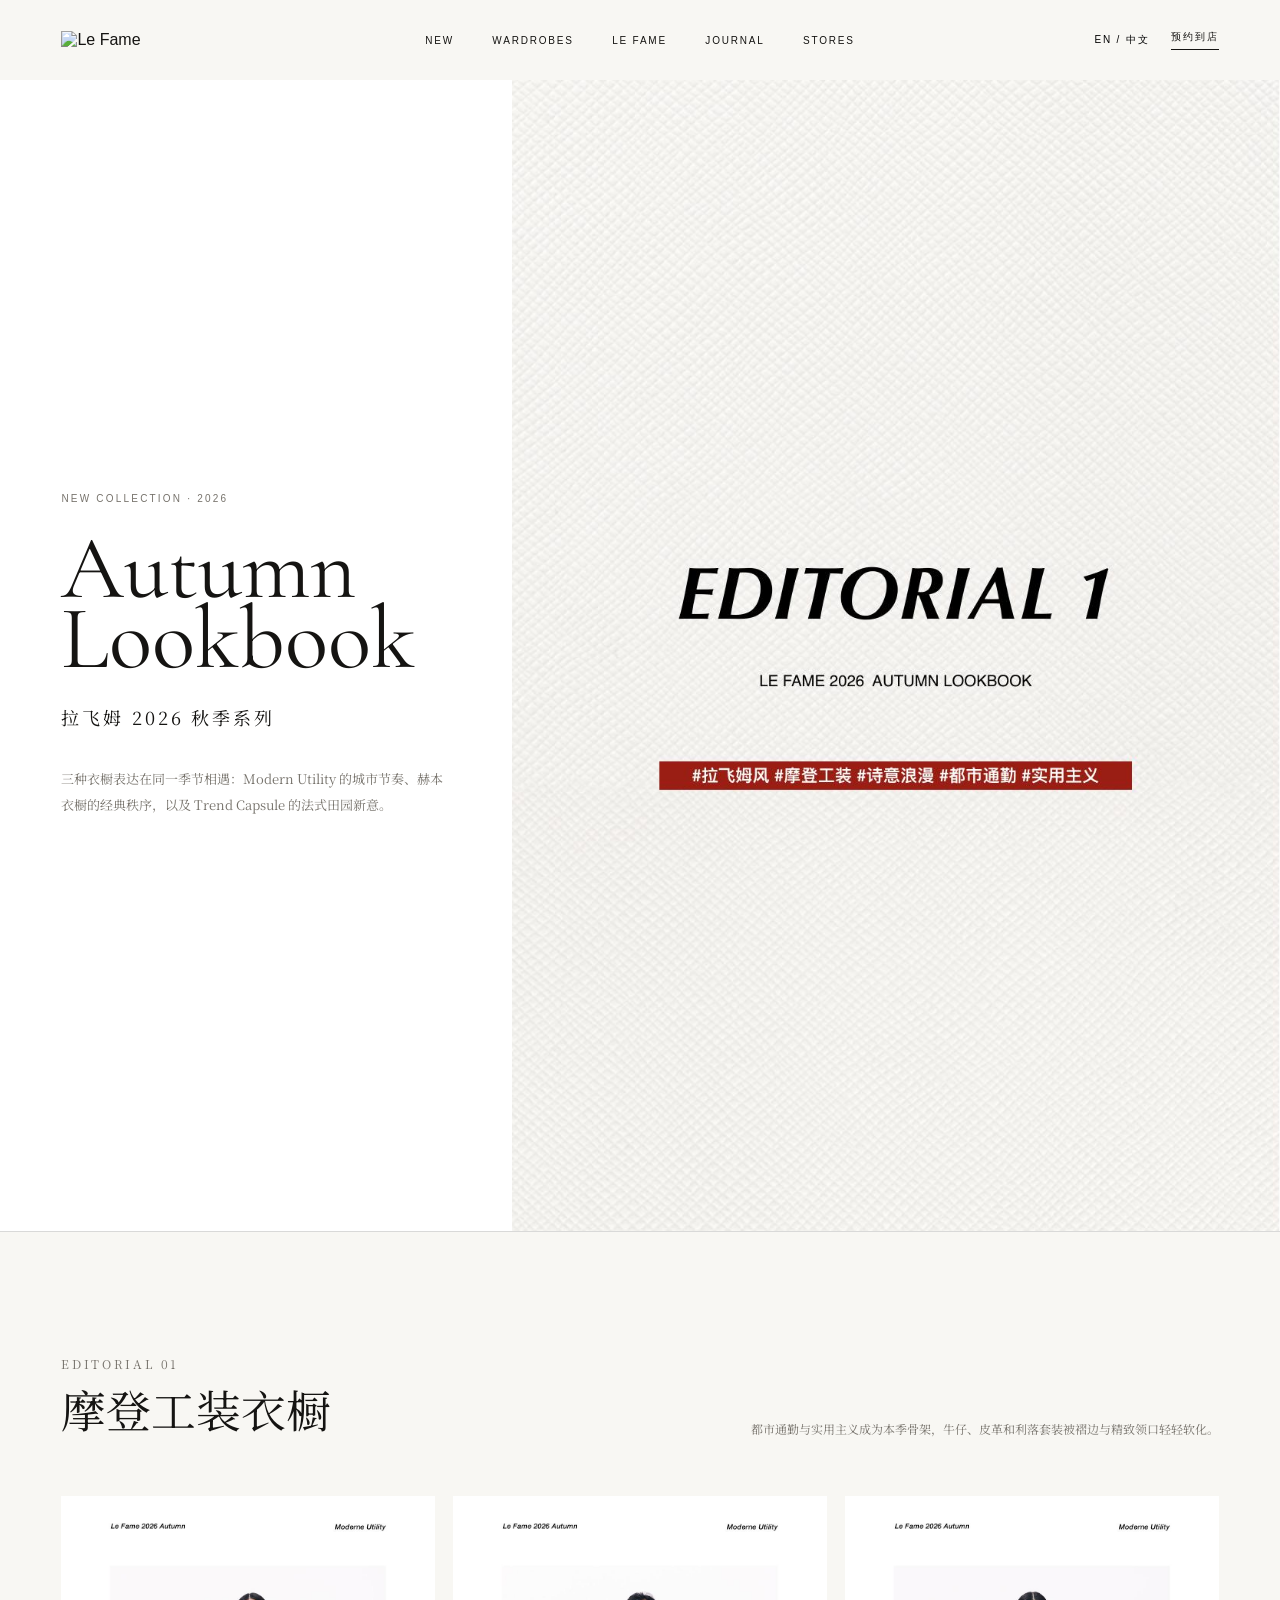
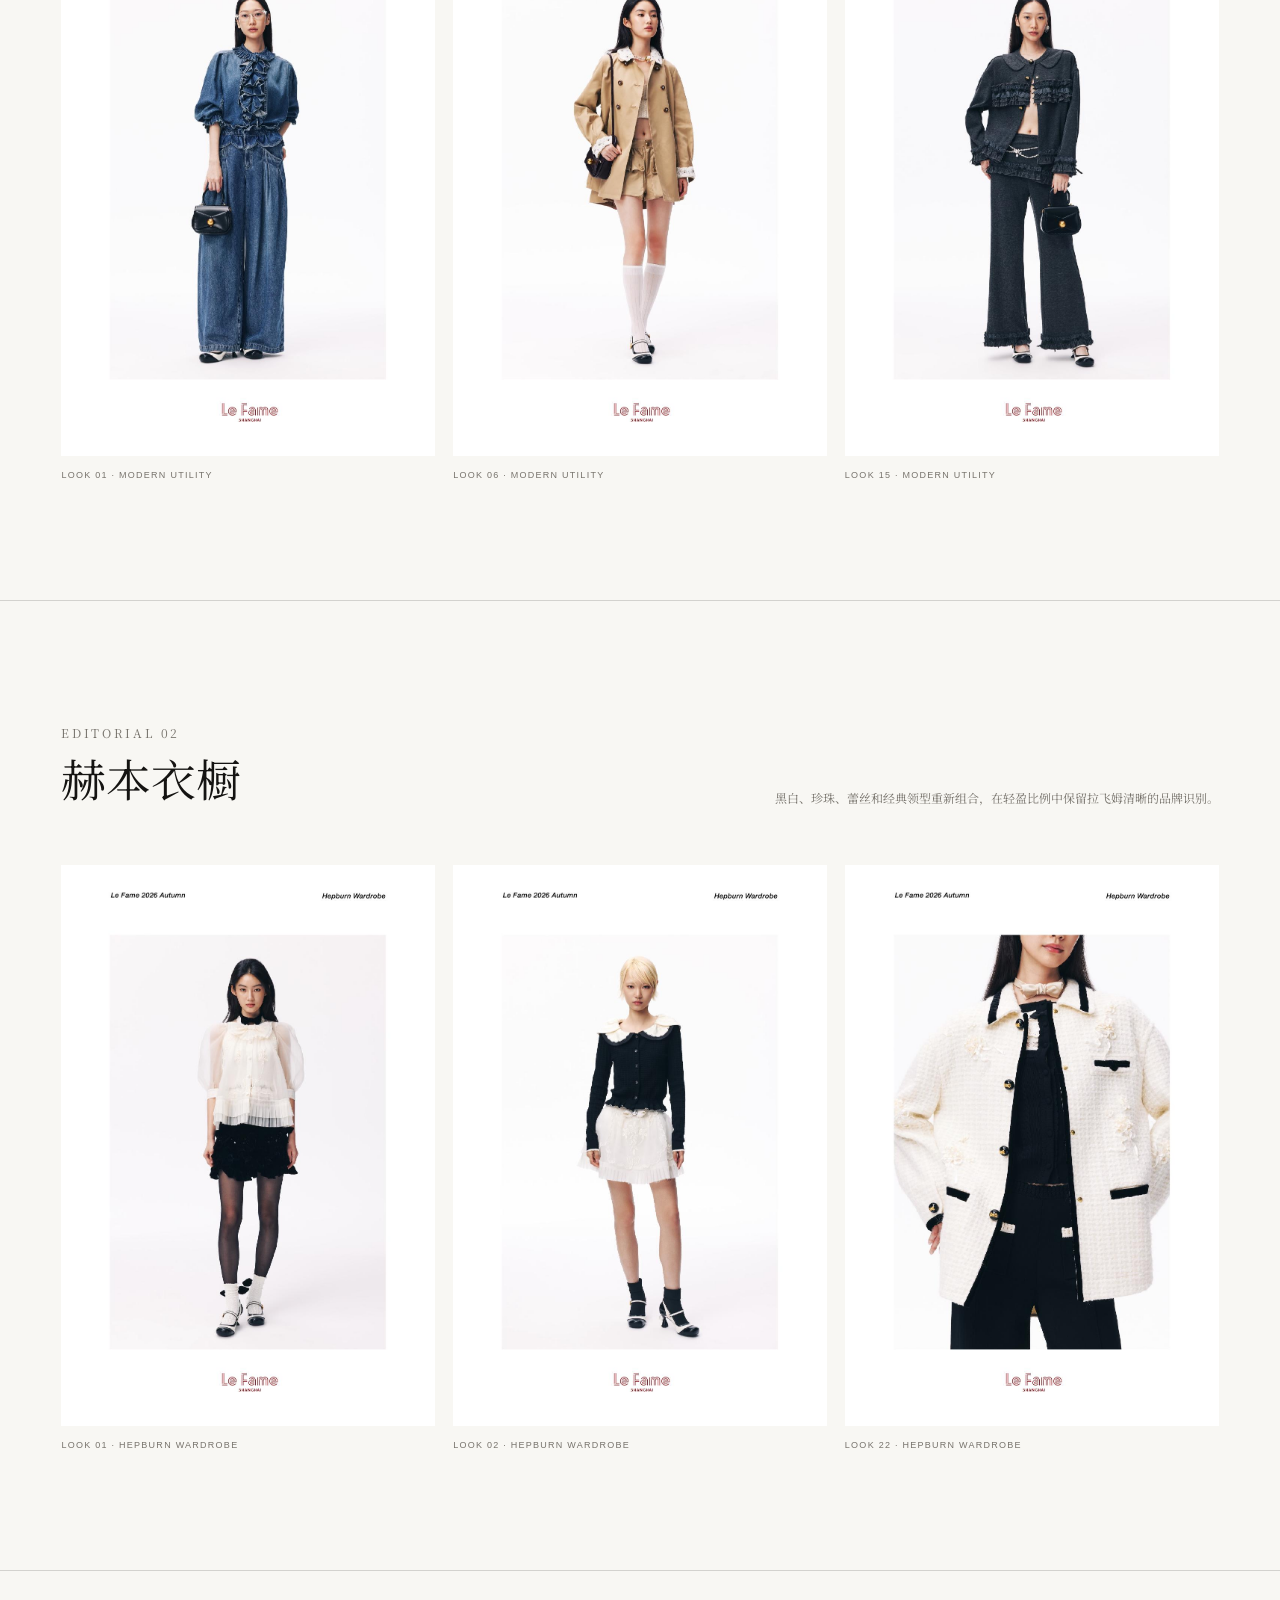
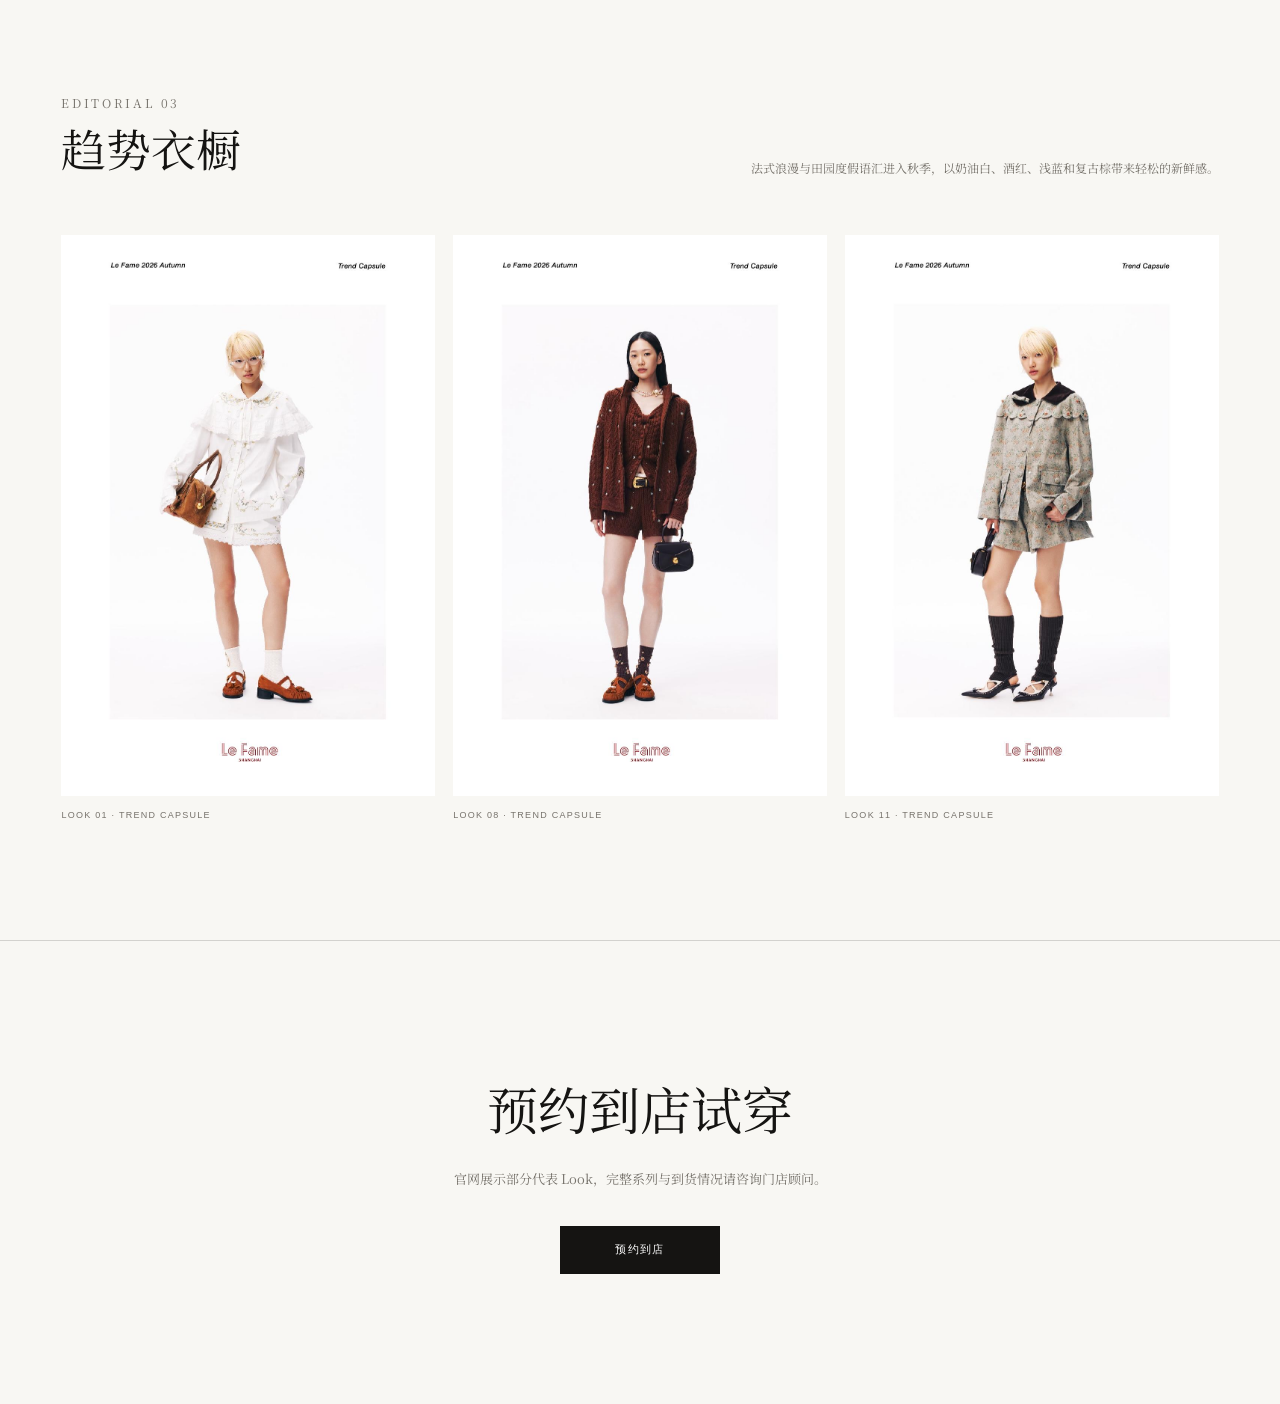
==== collection-autumn-2026.html @ 020245b4 "Le Fame 品牌官网 - 初次部署" ====
<!doctype html>
<html lang="zh-CN">
  <head><meta charset="UTF-8" /><meta name="viewport" content="width=device-width, initial-scale=1.0" /><title>Le Fame 2026 秋季系列</title><link rel="stylesheet" href="./styles.css" /><link rel="stylesheet" href="./inner.css" /></head>
  <body>
    <header class="site-header is-scrolled" data-header><a class="brand-mark" href="./index.html"><img src="../outputs/manual-20260612-lefame-brand-narrative/presentations/lefame-brand-narrative/assets/lefame_logo_black_crop.png" alt="Le Fame" /></a><nav class="desktop-nav"><a href="./collection-autumn-2026.html">NEW</a><a href="./wardrobes.html">WARDROBES</a><a href="./index.html#statement">LE FAME</a><a href="./index.html#journal">JOURNAL</a><a href="./index.html#stores">STORES</a></nav><div class="header-actions"><button class="language-switch" data-language>EN / 中文</button><a class="visit-link" href="./index.html#visit">预约到店</a><button class="menu-button" aria-label="打开菜单" aria-expanded="false" data-menu-button><span></span><span></span></button></div><nav class="mobile-nav" data-mobile-nav><a href="./index.html">首页</a><a href="./collection-autumn-2026.html">2026 秋季系列</a><a href="./wardrobes.html">拉飞姆衣橱</a><a href="./index.html#visit">预约到店</a><button class="mobile-language" data-language>EN / 中文</button></nav></header>
    <main class="inner-main">
      <section class="collection-hero"><div class="collection-hero-copy reveal"><p class="section-index">NEW COLLECTION · 2026</p><h1>Autumn<br />Lookbook</h1><h2>拉飞姆 2026 秋季系列</h2><p>三种衣橱表达在同一季节相遇：Modern Utility 的城市节奏、赫本衣橱的经典秩序，以及 Trend Capsule 的法式田园新意。</p></div><div class="collection-hero-visual"><img src="./assets/autumn-2026/page-2.jpg" alt="Le Fame 2026 Autumn Lookbook" /></div></section>

      <section class="editorial-section" id="utility"><header class="editorial-heading reveal"><div><p class="section-index">EDITORIAL 01</p><h2>摩登工装衣橱</h2></div><p>都市通勤与实用主义成为本季骨架，牛仔、皮革和利落套装被褶边与精致领口轻轻软化。</p></header><div class="lookbook-grid"><a class="lookbook-card reveal" href="./product-denim-shirt.html"><img src="./assets/autumn-2026/page-3.jpg" alt="牛仔褶边套装" /><p>LOOK 01 · MODERN UTILITY</p></a><article class="lookbook-card reveal"><img src="./assets/autumn-2026/page-8.jpg" alt="卡其城市套装" /><p>LOOK 06 · MODERN UTILITY</p></article><article class="lookbook-card reveal"><img src="./assets/autumn-2026/page-17.jpg" alt="黑色城市造型" /><p>LOOK 15 · MODERN UTILITY</p></article></div></section>

      <section class="editorial-section" id="hepburn"><header class="editorial-heading reveal"><div><p class="section-index">EDITORIAL 02</p><h2>赫本衣橱</h2></div><p>黑白、珍珠、蕾丝和经典领型重新组合，在轻盈比例中保留拉飞姆清晰的品牌识别。</p></header><div class="lookbook-grid"><article class="lookbook-card reveal"><img src="./assets/autumn-2026/page-22.jpg" alt="白色轻纱上衣造型" /><p>LOOK 01 · HEPBURN WARDROBE</p></article><a class="lookbook-card reveal" href="./product-iconic-knit.html"><img src="./assets/autumn-2026/page-23.jpg" alt="黑白经典领针织上衣" /><p>LOOK 02 · HEPBURN WARDROBE</p></a><article class="lookbook-card reveal"><img src="./assets/autumn-2026/page-43.jpg" alt="白色经典外套" /><p>LOOK 22 · HEPBURN WARDROBE</p></article></div></section>

      <section class="editorial-section" id="trend"><header class="editorial-heading reveal"><div><p class="section-index">EDITORIAL 03</p><h2>趋势衣橱</h2></div><p>法式浪漫与田园度假语汇进入秋季，以奶油白、酒红、浅蓝和复古棕带来轻松的新鲜感。</p></header><div class="lookbook-grid"><article class="lookbook-card reveal"><img src="./assets/autumn-2026/page-54.jpg" alt="白色刺绣趋势造型" /><p>LOOK 01 · TREND CAPSULE</p></article><article class="lookbook-card reveal"><img src="./assets/autumn-2026/page-61.jpg" alt="酒红趋势造型" /><p>LOOK 08 · TREND CAPSULE</p></article><article class="lookbook-card reveal"><img src="./assets/autumn-2026/page-64.jpg" alt="灰色趋势造型" /><p>LOOK 11 · TREND CAPSULE</p></article></div></section>
      <section class="inner-cta"><h2>预约到店试穿</h2><p>官网展示部分代表 Look，完整系列与到货情况请咨询门店顾问。</p><a class="button button-dark" href="./index.html#visit">预约到店</a></section>
    </main>
    <script src="./script.js"></script>
  </body>
</html>
---- styles.css ----
@import url("https://fonts.googleapis.com/css2?family=Cormorant+Garamond:ital,wght@0,400;0,500;1,400&family=Noto+Serif+SC:wght@400;500&display=swap");

:root {
  --paper: #f8f7f3;
  --white: #fff;
  --ink: #151412;
  --muted: #77736c;
  --line: rgba(21, 20, 18, 0.16);
  --gold: #9c8561;
  --soft-pink: #eee7e5;
  --page-x: clamp(24px, 4.8vw, 76px);
  --serif: "Cormorant Garamond", "Times New Roman", serif;
  --cn-serif: "Noto Serif SC", "Songti SC", serif;
  --sans: "Helvetica Neue", "PingFang SC", "Microsoft YaHei", sans-serif;
}

* {
  box-sizing: border-box;
}

html {
  scroll-behavior: smooth;
}

body {
  margin: 0;
  background: var(--paper);
  color: var(--ink);
  font-family: var(--sans);
  -webkit-font-smoothing: antialiased;
}

body.menu-open {
  overflow: hidden;
}

img {
  display: block;
  width: 100%;
}

a {
  color: inherit;
  text-decoration: none;
}

button,
input,
select {
  font: inherit;
}

.site-header {
  position: fixed;
  inset: 0 0 auto;
  z-index: 30;
  height: 80px;
  display: grid;
  grid-template-columns: 190px 1fr 190px;
  align-items: center;
  padding: 0 var(--page-x);
  transition: height 0.35s ease, background 0.35s ease, box-shadow 0.35s ease;
}

.site-header.is-scrolled {
  height: 62px;
  background: rgba(248, 247, 243, 0.94);
  box-shadow: 0 1px 0 var(--line);
  backdrop-filter: blur(14px);
}

.brand-mark {
  width: 122px;
  justify-self: start;
}

.brand-mark img {
  mix-blend-mode: multiply;
}

.desktop-nav {
  display: flex;
  justify-content: center;
  gap: clamp(24px, 3vw, 48px);
}

.desktop-nav a,
.language-switch,
.visit-link {
  font-size: 10px;
  letter-spacing: 0.18em;
  transition: opacity 0.25s ease;
}

.desktop-nav a:hover,
.language-switch:hover,
.visit-link:hover {
  opacity: 0.5;
}

.header-actions {
  display: flex;
  justify-content: flex-end;
  align-items: center;
  gap: 22px;
}

.language-switch,
.menu-button {
  border: 0;
  background: transparent;
  cursor: pointer;
  padding: 0;
}

.visit-link {
  padding-bottom: 5px;
  border-bottom: 1px solid var(--ink);
}

.menu-button,
.mobile-nav {
  display: none;
}

.hero {
  min-height: 100svh;
  display: grid;
  grid-template-columns: 38% 62%;
  position: relative;
  background: var(--paper);
}

.hero-copy {
  display: flex;
  flex-direction: column;
  justify-content: center;
  padding: 118px 7vw 70px var(--page-x);
}

.eyebrow,
.section-index {
  margin: 0 0 30px;
  color: var(--muted);
  font-size: 10px;
  letter-spacing: 0.22em;
  text-transform: uppercase;
}

.hero h1 {
  margin: 0;
  font-family: var(--serif);
  font-size: clamp(58px, 6.2vw, 105px);
  font-weight: 400;
  line-height: 0.82;
  letter-spacing: -0.045em;
}

.hero .hero-title-cn {
  font-family: var(--cn-serif);
  font-size: clamp(62px, 5.3vw, 82px);
  line-height: 1.12;
  letter-spacing: 0.08em;
  white-space: nowrap;
}

.hero-cn {
  margin: 36px 0 0;
  font-family: var(--cn-serif);
  font-size: 16px;
  letter-spacing: 0.26em;
}

.hero-actions,
.store-actions {
  display: flex;
  align-items: center;
  gap: 30px;
  margin-top: 50px;
}

.button {
  min-width: 160px;
  height: 48px;
  display: inline-flex;
  justify-content: center;
  align-items: center;
  border: 1px solid var(--ink);
  padding: 0 25px;
  font-size: 11px;
  letter-spacing: 0.12em;
  transition: color 0.25s ease, background 0.25s ease;
  cursor: pointer;
}

.button-dark {
  background: var(--ink);
  color: var(--white);
}

.button-dark:hover {
  background: transparent;
  color: var(--ink);
}

.button-outline:hover {
  background: var(--ink);
  color: var(--white);
}

.text-link {
  display: inline-flex;
  gap: 24px;
  align-items: center;
  padding-bottom: 6px;
  border-bottom: 1px solid var(--ink);
  font-size: 11px;
  letter-spacing: 0.1em;
}

.hero-visual {
  height: 100svh;
  margin: 0;
  position: relative;
  overflow: hidden;
  background: #eee9e6;
}

.hero-visual img {
  height: 100%;
  object-fit: cover;
  object-position: 50% 23%;
  animation: heroIn 1.3s cubic-bezier(0.22, 1, 0.36, 1) both;
}

.hero-visual figcaption {
  position: absolute;
  right: 24px;
  bottom: 22px;
  color: rgba(255, 255, 255, 0.8);
  font-size: 9px;
  letter-spacing: 0.18em;
  writing-mode: vertical-rl;
}

.scroll-cue {
  position: absolute;
  left: var(--page-x);
  bottom: 28px;
  display: flex;
  align-items: center;
  gap: 12px;
  font-size: 8px;
  letter-spacing: 0.22em;
}

.scroll-cue i {
  width: 40px;
  height: 1px;
  background: var(--ink);
}

.statement {
  min-height: 700px;
  padding: 150px var(--page-x);
  display: flex;
  flex-direction: column;
  align-items: center;
  justify-content: center;
  text-align: center;
}

.statement h2,
.section-heading h2,
.story-copy h2,
.store-copy h2,
.visit-intro h2 {
  margin: 0;
  font-family: var(--cn-serif);
  font-size: clamp(38px, 4.3vw, 70px);
  font-weight: 400;
  line-height: 1.35;
  letter-spacing: 0.03em;
}

.statement-en {
  max-width: 630px;
  margin: 40px auto 36px;
  color: var(--muted);
  font-family: var(--cn-serif);
  font-size: 14px;
  line-height: 2;
  letter-spacing: 0.05em;
}

.underlined-link {
  display: inline-block;
  padding-bottom: 6px;
  border-bottom: 1px solid var(--ink);
  font-size: 11px;
  letter-spacing: 0.1em;
}

.wardrobes,
.signature,
.journal {
  padding: 125px var(--page-x);
  border-top: 1px solid var(--line);
}

.section-heading {
  display: flex;
  align-items: flex-end;
  justify-content: space-between;
  gap: 40px;
  margin-bottom: 60px;
}

.section-heading .section-index {
  margin-bottom: 18px;
}

.section-heading h2 {
  font-size: clamp(40px, 4vw, 66px);
}

.section-heading > p {
  max-width: 480px;
  margin: 0 0 10px;
  color: var(--muted);
  font-family: var(--cn-serif);
  font-size: 13px;
  line-height: 1.9;
}

.wardrobe-grid {
  display: grid;
  grid-template-columns: repeat(3, minmax(0, 1fr));
  gap: 20px;
}

.wardrobe-card {
  min-width: 0;
}

.wardrobe-image {
  aspect-ratio: 0.76;
  overflow: hidden;
  background: #eceae5;
}

.wardrobe-image img,
.journal-card img,
.journal-feature img,
.detail-card img {
  height: 100%;
  object-fit: cover;
  transition: transform 0.9s cubic-bezier(0.22, 1, 0.36, 1);
}

.wardrobe-card:nth-child(1) .wardrobe-image img {
  object-position: 62% center;
}

.wardrobe-card:nth-child(2) .wardrobe-image img {
  object-position: center;
}

.wardrobe-card:hover img,
.journal-card:hover img,
.journal-feature:hover img,
.detail-card:hover img {
  transform: scale(1.025);
}

.wardrobe-copy {
  position: relative;
  padding: 25px 0 0 34px;
}

.wardrobe-copy > span {
  position: absolute;
  top: 30px;
  left: 0;
  color: var(--muted);
  font-size: 9px;
}

.wardrobe-copy h3 {
  margin: 0;
  font-family: var(--cn-serif);
  font-size: clamp(20px, 1.8vw, 28px);
  font-weight: 400;
}

.wardrobe-copy p {
  margin: 9px 0 0;
  color: var(--muted);
  font-family: var(--serif);
  font-size: 13px;
  letter-spacing: 0.08em;
}

.wardrobe-copy a {
  position: absolute;
  top: 26px;
  right: 3px;
  font-size: 18px;
}

.utility {
  min-height: 920px;
  display: grid;
  grid-template-columns: 58% 42%;
  background: var(--white);
}

.utility-visual {
  position: relative;
  min-height: 920px;
  overflow: hidden;
}

.utility-visual img {
  height: 100%;
  object-fit: cover;
  object-position: center;
}

.vertical-label {
  position: absolute;
  left: 24px;
  bottom: 24px;
  color: rgba(255, 255, 255, 0.8);
  font-size: 9px;
  letter-spacing: 0.2em;
  writing-mode: vertical-rl;
}

.utility-copy {
  display: flex;
  flex-direction: column;
  justify-content: center;
  padding: 100px 8vw;
}

.script-label {
  margin: 0 0 18px;
  color: var(--gold);
  font-family: var(--serif);
  font-size: 22px;
  font-style: italic;
}

.utility-copy h2 {
  margin: 0;
  font-family: var(--serif);
  font-size: clamp(68px, 7vw, 110px);
  font-weight: 400;
  line-height: 0.74;
  letter-spacing: -0.05em;
}

.utility-copy h3 {
  margin: 34px 0 0;
  font-family: var(--cn-serif);
  font-size: 20px;
  font-weight: 400;
  letter-spacing: 0.14em;
}

.utility-description {
  max-width: 420px;
  margin: 36px 0 0;
  color: var(--muted);
  font-family: var(--cn-serif);
  font-size: 13px;
  line-height: 2;
}

.scene-list {
  margin: 40px 0;
  padding: 0;
  list-style: none;
  border-top: 1px solid var(--line);
}

.scene-list li {
  display: grid;
  grid-template-columns: 42px 1fr;
  align-items: center;
  min-height: 54px;
  border-bottom: 1px solid var(--line);
}

.scene-list span {
  color: var(--muted);
  font-size: 9px;
}

.scene-list b {
  font-family: var(--cn-serif);
  font-size: 12px;
  font-weight: 400;
  letter-spacing: 0.15em;
}

.signature-grid {
  display: grid;
  grid-template-columns: 1.1fr 0.9fr 0.9fr;
  gap: 20px;
}

.detail-card {
  min-width: 0;
}

.detail-card img {
  aspect-ratio: 0.78;
  object-fit: cover;
  background: var(--white);
}

.detail-card-wide img {
  object-fit: contain;
}

.detail-card div {
  display: flex;
  justify-content: space-between;
  align-items: baseline;
  padding-top: 18px;
  border-top: 1px solid var(--line);
}

.detail-card span {
  color: var(--muted);
  font-size: 9px;
}

.detail-card h3 {
  margin: 0;
  font-family: var(--cn-serif);
  font-size: 16px;
  font-weight: 400;
  letter-spacing: 0.1em;
}

.shanghai-story {
  min-height: 840px;
  display: grid;
  grid-template-columns: 42% 58%;
  background: var(--soft-pink);
}

.story-copy,
.store-copy {
  display: flex;
  flex-direction: column;
  justify-content: center;
  padding: 110px var(--page-x);
}

.story-copy h2,
.store-copy h2 {
  font-size: clamp(38px, 4vw, 64px);
}

.story-copy > p:not(.section-index),
.store-copy > p:not(.section-index):not(.script-label) {
  max-width: 430px;
  margin: 38px 0;
  color: #5f5b55;
  font-family: var(--cn-serif);
  font-size: 13px;
  line-height: 2;
}

.story-copy .underlined-link {
  align-self: flex-start;
}

.story-visual {
  position: relative;
  min-height: 840px;
  overflow: hidden;
}

.story-visual img {
  height: 100%;
  object-fit: cover;
}

.story-visual span {
  position: absolute;
  right: 24px;
  bottom: 24px;
  color: rgba(255, 255, 255, 0.85);
  font-size: 9px;
  letter-spacing: 0.2em;
}

.journal-grid {
  display: grid;
  grid-template-columns: repeat(3, minmax(0, 1fr));
  gap: 20px;
}

.journal-card {
  margin: 0;
  min-width: 0;
}

.journal-card > img,
.journal-collage {
  width: 100%;
  aspect-ratio: 0.8;
  overflow: hidden;
  background: #eceae5;
}

.journal-card > img {
  height: auto;
  object-fit: cover;
}

.journal-card:first-child > img {
  object-position: 50% 18%;
}

.journal-card:nth-child(2) > img {
  object-position: center 38%;
}

.journal-collage {
  display: grid;
  grid-template-columns: repeat(3, 1fr);
  gap: 2px;
}

.journal-collage img {
  width: 100%;
  height: 100%;
  object-fit: cover;
}

.journal-collage img:first-child {
  object-position: 52% center;
}

.journal-collage img:nth-child(2) {
  object-position: 48% center;
}

.journal-collage img:last-child {
  object-position: 52% center;
}

.journal-copy {
  padding-top: 20px;
}

.journal-copy p {
  margin: 20px 0 10px;
  color: var(--muted);
  font-size: 9px;
  letter-spacing: 0.16em;
}

.journal-copy p {
  margin-top: 0;
}

.journal-copy h3 {
  margin: 0;
  font-family: var(--cn-serif);
  font-size: clamp(20px, 1.8vw, 28px);
  font-weight: 400;
  line-height: 1.4;
}

.journal-copy span {
  display: block;
  min-height: 42px;
  margin-top: 12px;
  color: var(--muted);
  font-family: var(--cn-serif);
  font-size: 11px;
  line-height: 1.8;
  letter-spacing: 0.04em;
}

.store-section {
  height: 840px;
  min-height: 840px;
  display: grid;
  grid-template-columns: 58% 42%;
  background: var(--white);
}

.store-image {
  position: relative;
  height: 100%;
  min-height: 840px;
  overflow: hidden;
}

.store-image img {
  position: absolute;
  inset: 0;
  height: 100%;
  object-fit: cover;
  object-position: center 35%;
}

.visit {
  display: grid;
  grid-template-columns: 0.8fr 1.2fr;
  gap: 100px;
  padding: 145px var(--page-x);
  border-top: 1px solid var(--line);
}

.visit-intro h2 {
  font-size: clamp(36px, 3.6vw, 58px);
}

.visit-intro > p:last-child {
  margin-top: 28px;
  color: var(--muted);
  font-family: var(--cn-serif);
  font-size: 13px;
}

.visit-form {
  display: grid;
  grid-template-columns: 1fr 1fr;
  gap: 30px 24px;
}

.visit-form label {
  display: grid;
  gap: 10px;
}

.visit-form label > span {
  color: var(--muted);
  font-size: 10px;
  letter-spacing: 0.12em;
}

.visit-form input,
.visit-form select {
  width: 100%;
  height: 45px;
  border: 0;
  border-bottom: 1px solid var(--ink);
  border-radius: 0;
  background: transparent;
  color: var(--ink);
  outline: none;
}

.visit-form .button {
  margin-top: 14px;
}

.form-note {
  align-self: center;
  margin: 14px 0 0;
  color: var(--muted);
  font-size: 10px;
}

.site-footer {
  padding: 80px var(--page-x) 30px;
  background: #171614;
  color: #f5f3ee;
}

.footer-brand img {
  width: 170px;
  filter: invert(1);
}

.footer-brand p {
  margin: 18px 0 70px;
  color: rgba(255, 255, 255, 0.5);
  font-size: 9px;
  letter-spacing: 0.2em;
}

.footer-links {
  display: grid;
  grid-template-columns: repeat(3, 1fr);
  gap: 40px;
  max-width: 720px;
  margin-left: auto;
}

.footer-links div {
  display: grid;
  gap: 12px;
}

.footer-links p {
  margin: 0 0 8px;
  color: rgba(255, 255, 255, 0.38);
  font-size: 9px;
  letter-spacing: 0.18em;
}

.footer-links a {
  font-family: var(--serif);
  font-size: 17px;
}

.footer-bottom {
  display: flex;
  justify-content: space-between;
  margin-top: 80px;
  padding-top: 22px;
  border-top: 1px solid rgba(255, 255, 255, 0.18);
  color: rgba(255, 255, 255, 0.42);
  font-size: 8px;
  letter-spacing: 0.15em;
}

.reveal {
  opacity: 0;
  transform: translateY(24px);
  transition: opacity 0.8s ease, transform 0.8s cubic-bezier(0.22, 1, 0.36, 1);
}

.reveal.is-visible {
  opacity: 1;
  transform: translateY(0);
}

@keyframes heroIn {
  from {
    opacity: 0;
    transform: scale(1.035);
  }
  to {
    opacity: 1;
    transform: scale(1);
  }
}

@media (max-width: 960px) {
  .site-header {
    height: 64px;
    grid-template-columns: 1fr auto;
  }

  .desktop-nav,
  .language-switch {
    display: none;
  }

  .brand-mark {
    width: 104px;
  }

  .menu-button {
    width: 25px;
    height: 22px;
    display: grid;
    align-content: center;
    gap: 6px;
  }

  .menu-button span {
    display: block;
    width: 100%;
    height: 1px;
    background: var(--ink);
    transition: transform 0.3s ease;
  }

  .menu-button[aria-expanded="true"] span:first-child {
    transform: translateY(3.5px) rotate(45deg);
  }

  .menu-button[aria-expanded="true"] span:last-child {
    transform: translateY(-3.5px) rotate(-45deg);
  }

  .mobile-nav {
    position: fixed;
    inset: 62px 0 0;
    display: flex;
    flex-direction: column;
    align-items: center;
    justify-content: center;
    gap: 24px;
    overflow-y: auto;
    padding: 48px 24px;
    background: var(--paper);
    opacity: 0;
    pointer-events: none;
    transform: translateY(-12px);
    transition: opacity 0.3s ease, transform 0.3s ease;
  }

  .mobile-nav.is-open {
    opacity: 1;
    pointer-events: auto;
    transform: translateY(0);
  }

  .mobile-nav a {
    font-family: var(--serif);
    font-size: 30px;
  }

  .mobile-language {
    border: 0;
    border-bottom: 1px solid var(--ink);
    background: transparent;
    padding: 8px 0 4px;
    color: var(--ink);
    font-size: 10px;
    letter-spacing: 0.16em;
  }

  .hero {
    min-height: auto;
    grid-template-columns: 1fr;
    padding-top: 64px;
  }

  .hero-copy {
    min-height: 480px;
    padding: 86px var(--page-x) 60px;
  }

  .hero h1 {
    font-size: clamp(60px, 18vw, 90px);
  }

  .hero .hero-title-cn {
    font-size: clamp(56px, 16vw, 78px);
  }

  .hero-visual {
    height: 78svh;
  }

  .hero-visual img {
    object-position: 50% 20%;
  }

  .scroll-cue {
    display: none;
  }

  .wardrobe-grid,
  .signature-grid,
  .journal-grid {
    grid-template-columns: 1fr;
    gap: 58px;
  }

  .wardrobe-image {
    aspect-ratio: 0.82;
  }

  .utility,
  .shanghai-story,
  .store-section,
  .visit {
    grid-template-columns: 1fr;
  }

  .store-section {
    height: auto;
  }

  .store-image img {
    position: static;
  }

  .utility-visual,
  .story-visual,
  .store-image {
    min-height: 70svh;
  }

  .utility-copy,
  .story-copy,
  .store-copy {
    padding: 100px var(--page-x);
  }

  .utility-copy h2 {
    font-size: clamp(72px, 18vw, 100px);
  }

  .story-copy {
    order: 2;
  }

  .story-visual {
    order: 1;
  }

  .journal-card > img,
  .journal-collage {
    aspect-ratio: 0.9;
  }

  .journal-card:first-child > img {
    object-position: center 18%;
  }

  .visit {
    gap: 58px;
  }
}

@media (max-width: 640px) {
  .visit-link {
    font-size: 9px;
  }

  .header-actions {
    gap: 18px;
  }

  .hero-copy {
    min-height: 430px;
  }

  .hero h1 {
    font-size: 61px;
  }

  .hero .hero-title-cn {
    font-size: 56px;
  }

  .hero-cn {
    font-size: 14px;
  }

  .hero-actions {
    align-items: flex-start;
    flex-direction: column;
    gap: 22px;
    margin-top: 38px;
  }

  .hero-visual {
    height: 69svh;
  }

  .statement {
    min-height: 620px;
    padding: 110px var(--page-x);
  }

  .statement h2,
  .section-heading h2,
  .story-copy h2,
  .store-copy h2,
  .visit-intro h2 {
    font-size: 34px;
  }

  .wardrobes,
  .signature,
  .journal {
    padding: 95px var(--page-x);
  }

  .section-heading {
    display: grid;
    gap: 28px;
    margin-bottom: 42px;
  }

  .section-heading > p {
    font-size: 12px;
  }

  .wardrobe-copy h3 {
    padding-right: 35px;
    font-size: 22px;
  }

  .utility-visual,
  .story-visual,
  .store-image {
    min-height: 58svh;
  }

  .utility-copy,
  .story-copy,
  .store-copy {
    padding: 90px var(--page-x);
  }

  .utility-copy h2 {
    font-size: 70px;
  }

  .signature-grid {
    gap: 48px;
  }

  .detail-card img {
    aspect-ratio: 0.88;
  }

  .visit {
    gap: 50px;
    padding: 100px var(--page-x);
  }

  .visit-form {
    grid-template-columns: 1fr;
  }

  .footer-links {
    grid-template-columns: 1fr 1fr;
    margin: 0;
  }

  .footer-bottom {
    gap: 20px;
    flex-direction: column;
  }
}

@media (prefers-reduced-motion: reduce) {
  html {
    scroll-behavior: auto;
  }

  *,
  *::before,
  *::after {
    animation-duration: 0.01ms !important;
    transition-duration: 0.01ms !important;
  }
}
---- inner.css ----
.inner-main {
  padding-top: 80px;
}

.inner-hero {
  min-height: calc(100svh - 80px);
  display: grid;
  grid-template-columns: 1fr 1fr;
  border-bottom: 1px solid var(--line);
}

.inner-hero-copy {
  display: flex;
  flex-direction: column;
  justify-content: center;
  padding: 100px var(--page-x);
}

.inner-hero-copy h1 {
  margin: 0;
  font-family: var(--cn-serif);
  font-size: clamp(54px, 5vw, 82px);
  font-weight: 400;
  line-height: 1.2;
}

.inner-hero-copy .english-title {
  margin: 18px 0 0;
  color: var(--gold);
  font-family: var(--serif);
  font-size: 24px;
  font-style: italic;
}

.inner-hero-copy .intro {
  max-width: 470px;
  margin: 42px 0 0;
  color: var(--muted);
  font-family: var(--cn-serif);
  font-size: 13px;
  line-height: 2;
}

.inner-hero-image {
  min-height: calc(100svh - 80px);
  overflow: hidden;
}

.inner-hero-image img {
  width: 100%;
  height: 100%;
  object-fit: cover;
}

.wardrobe-overview {
  padding: 130px var(--page-x);
}

.overview-intro {
  display: grid;
  grid-template-columns: 1fr 1fr;
  gap: 80px;
  align-items: end;
  margin-bottom: 80px;
}

.overview-intro h2,
.content-heading h2 {
  margin: 0;
  font-family: var(--cn-serif);
  font-size: clamp(38px, 4vw, 64px);
  font-weight: 400;
  line-height: 1.35;
}

.overview-intro > p,
.content-heading > p {
  max-width: 480px;
  margin: 0;
  color: var(--muted);
  font-family: var(--cn-serif);
  font-size: 13px;
  line-height: 2;
}

.overview-list {
  display: grid;
  gap: 1px;
  background: var(--line);
  border: 1px solid var(--line);
}

.overview-row {
  min-height: 590px;
  display: grid;
  grid-template-columns: 42% 58%;
  background: var(--paper);
}

.overview-row:nth-child(even) {
  grid-template-columns: 58% 42%;
}

.overview-row:nth-child(even) .overview-image {
  order: 2;
}

.overview-row:nth-child(even) .overview-copy {
  order: 1;
}

.overview-image {
  min-height: 590px;
  overflow: hidden;
}

.overview-image img {
  height: 100%;
  object-fit: cover;
  transition: transform 0.9s cubic-bezier(0.22, 1, 0.36, 1);
}

.overview-row:hover .overview-image img {
  transform: scale(1.025);
}

.overview-copy {
  display: flex;
  flex-direction: column;
  justify-content: center;
  padding: 70px 8vw;
}

.overview-number {
  color: var(--muted);
  font-size: 9px;
  letter-spacing: 0.18em;
}

.overview-copy h2 {
  margin: 26px 0 0;
  font-family: var(--cn-serif);
  font-size: clamp(34px, 3vw, 52px);
  font-weight: 400;
}

.overview-copy h3 {
  margin: 8px 0 0;
  font-family: var(--serif);
  font-size: 20px;
  font-style: italic;
  font-weight: 400;
}

.overview-copy p {
  max-width: 430px;
  margin: 32px 0;
  color: var(--muted);
  font-family: var(--cn-serif);
  font-size: 13px;
  line-height: 2;
}

.content-section {
  padding: 130px var(--page-x);
  border-top: 1px solid var(--line);
}

.content-heading {
  display: grid;
  grid-template-columns: 1fr 1fr;
  gap: 80px;
  align-items: end;
  margin-bottom: 65px;
}

.look-grid {
  display: grid;
  grid-template-columns: repeat(3, minmax(0, 1fr));
  gap: 20px;
}

.look-card {
  min-width: 0;
}

.look-card img {
  aspect-ratio: 0.78;
  height: auto;
  object-fit: cover;
  background: #eceae5;
}

.look-card h3 {
  margin: 18px 0 0;
  font-family: var(--cn-serif);
  font-size: 16px;
  font-weight: 400;
}

.look-card p {
  margin: 8px 0 0;
  color: var(--muted);
  font-size: 10px;
  letter-spacing: 0.12em;
}

.wide-story {
  display: grid;
  grid-template-columns: 1.25fr 0.75fr;
  min-height: 760px;
  background: var(--white);
}

.wide-story-image {
  min-height: 760px;
  overflow: hidden;
}

.wide-story-image img {
  height: 100%;
  object-fit: cover;
}

.wide-story-copy {
  display: flex;
  flex-direction: column;
  justify-content: center;
  padding: 90px var(--page-x);
}

.wide-story-copy h2 {
  margin: 0;
  font-family: var(--cn-serif);
  font-size: clamp(38px, 3.5vw, 60px);
  font-weight: 400;
  line-height: 1.35;
}

.wide-story-copy p {
  margin: 34px 0;
  color: var(--muted);
  font-family: var(--cn-serif);
  font-size: 13px;
  line-height: 2;
}

.wardrobe-nav {
  display: grid;
  grid-template-columns: repeat(3, 1fr);
  border-top: 1px solid var(--line);
  border-bottom: 1px solid var(--line);
}

.wardrobe-nav a {
  min-height: 150px;
  display: flex;
  flex-direction: column;
  justify-content: center;
  padding: 30px var(--page-x);
  border-right: 1px solid var(--line);
  transition: color 0.25s, background 0.25s;
}

.wardrobe-nav a:last-child {
  border-right: 0;
}

.wardrobe-nav a:hover,
.wardrobe-nav a.is-active {
  background: var(--ink);
  color: var(--white);
}

.wardrobe-nav span {
  font-size: 9px;
  letter-spacing: 0.18em;
}

.wardrobe-nav b {
  margin-top: 14px;
  font-family: var(--cn-serif);
  font-size: 18px;
  font-weight: 400;
}

.inner-cta {
  padding: 130px var(--page-x);
  text-align: center;
}

.inner-cta h2 {
  margin: 0;
  font-family: var(--cn-serif);
  font-size: clamp(36px, 4vw, 62px);
  font-weight: 400;
}

.inner-cta p {
  margin: 24px 0 38px;
  color: var(--muted);
  font-family: var(--cn-serif);
  font-size: 13px;
}

.collection-hero {
  min-height: 620px;
  display: grid;
  grid-template-columns: 0.8fr 1.2fr;
  background: var(--white);
  border-bottom: 1px solid var(--line);
}

.collection-hero-copy {
  display: flex;
  flex-direction: column;
  justify-content: center;
  padding: 100px var(--page-x);
}

.collection-hero-copy h1 {
  margin: 0;
  font-family: var(--serif);
  font-size: clamp(66px, 7vw, 112px);
  font-weight: 400;
  line-height: 0.78;
}

.collection-hero-copy h2 {
  margin: 30px 0 0;
  font-family: var(--cn-serif);
  font-size: 18px;
  font-weight: 400;
  letter-spacing: 0.16em;
}

.collection-hero-copy p:last-child {
  max-width: 430px;
  margin: 36px 0 0;
  color: var(--muted);
  font-family: var(--cn-serif);
  font-size: 13px;
  line-height: 2;
}

.collection-hero-visual {
  min-height: 620px;
  overflow: hidden;
  background: var(--paper);
}

.collection-hero-visual img {
  height: 100%;
  object-fit: cover;
  object-position: center 20%;
}

.editorial-section {
  padding: 120px var(--page-x);
  border-bottom: 1px solid var(--line);
}

.editorial-heading {
  display: flex;
  justify-content: space-between;
  align-items: end;
  gap: 40px;
  margin-bottom: 55px;
}

.editorial-heading h2 {
  margin: 0;
  font-family: var(--cn-serif);
  font-size: clamp(34px, 3.5vw, 58px);
  font-weight: 400;
}

.editorial-heading p {
  max-width: 470px;
  margin: 0;
  color: var(--muted);
  font-family: var(--cn-serif);
  font-size: 12px;
  line-height: 2;
}

.lookbook-grid {
  display: grid;
  grid-template-columns: repeat(3, minmax(0, 1fr));
  gap: 18px;
}

.lookbook-card {
  min-width: 0;
}

.lookbook-card img {
  width: 100%;
  aspect-ratio: 2 / 3;
  object-fit: cover;
  background: var(--white);
  transition: transform 0.7s ease;
}

.lookbook-card:hover img {
  transform: translateY(-4px);
}

.lookbook-card p {
  margin: 14px 0 0;
  color: var(--muted);
  font-size: 9px;
  letter-spacing: 0.14em;
}

.product-layout {
  min-height: calc(100svh - 80px);
  display: grid;
  grid-template-columns: 58% 42%;
  border-bottom: 1px solid var(--line);
}

.product-gallery {
  display: grid;
  grid-template-columns: 1fr 1fr;
  gap: 1px;
  background: var(--line);
}

.product-gallery figure {
  margin: 0;
  min-height: 680px;
  background: var(--white);
  overflow: hidden;
}

.product-gallery img {
  height: 100%;
  object-fit: contain;
}

.product-info {
  position: sticky;
  top: 62px;
  align-self: start;
  min-height: calc(100svh - 62px);
  display: flex;
  flex-direction: column;
  justify-content: center;
  padding: 90px var(--page-x);
}

.product-info h1 {
  margin: 0;
  font-family: var(--cn-serif);
  font-size: clamp(34px, 3.5vw, 54px);
  font-weight: 400;
  line-height: 1.35;
}

.product-code {
  margin: 18px 0 0;
  color: var(--muted);
  font-size: 9px;
  letter-spacing: 0.16em;
}

.product-description {
  margin: 38px 0;
  color: var(--muted);
  font-family: var(--cn-serif);
  font-size: 13px;
  line-height: 2;
}

.product-meta {
  margin: 0 0 38px;
  padding: 0;
  list-style: none;
  border-top: 1px solid var(--line);
}

.product-meta li {
  display: flex;
  justify-content: space-between;
  padding: 16px 0;
  border-bottom: 1px solid var(--line);
  color: var(--muted);
  font-size: 11px;
}

.product-meta b {
  color: var(--ink);
  font-weight: 400;
}

@media (max-width: 960px) {
  .inner-main {
    padding-top: 64px;
  }

  .inner-hero,
  .overview-intro,
  .content-heading,
  .wide-story,
  .collection-hero,
  .product-layout {
    grid-template-columns: 1fr;
  }

  .inner-hero-copy {
    min-height: 500px;
    padding: 90px var(--page-x);
  }

  .inner-hero-image {
    min-height: 70svh;
  }

  .overview-intro,
  .content-heading {
    gap: 28px;
  }

  .overview-row,
  .overview-row:nth-child(even) {
    grid-template-columns: 1fr;
  }

  .overview-row:nth-child(even) .overview-image,
  .overview-row:nth-child(even) .overview-copy {
    order: initial;
  }

  .overview-image {
    min-height: 62svh;
  }

  .overview-copy {
    min-height: 440px;
    padding: 75px var(--page-x);
  }

  .wide-story-image {
    min-height: 65svh;
  }

  .look-grid {
    grid-template-columns: 1fr;
    gap: 50px;
  }

  .editorial-heading {
    display: grid;
    gap: 24px;
  }

  .lookbook-grid {
    grid-template-columns: 1fr 1fr;
  }

  .product-info {
    position: static;
    min-height: auto;
  }

  .wardrobe-nav {
    grid-template-columns: 1fr;
  }

  .wardrobe-nav a {
    min-height: 110px;
    border-right: 0;
    border-bottom: 1px solid var(--line);
  }
}

@media (max-width: 640px) {
  .wardrobe-overview,
  .content-section,
  .editorial-section,
  .inner-cta {
    padding: 95px var(--page-x);
  }

  .collection-hero-copy h1 {
    font-size: 68px;
  }

  .collection-hero-visual {
    min-height: 58svh;
  }

  .lookbook-grid,
  .product-gallery {
    grid-template-columns: 1fr;
  }

  .product-gallery figure {
    min-height: 560px;
  }

  .inner-hero-copy h1 {
    font-size: 46px;
  }

  .overview-copy h2 {
    font-size: 34px;
  }

  .inner-hero-image,
  .overview-image,
  .wide-story-image {
    min-height: 56svh;
  }

  .wide-story-copy {
    padding: 90px var(--page-x);
  }
}
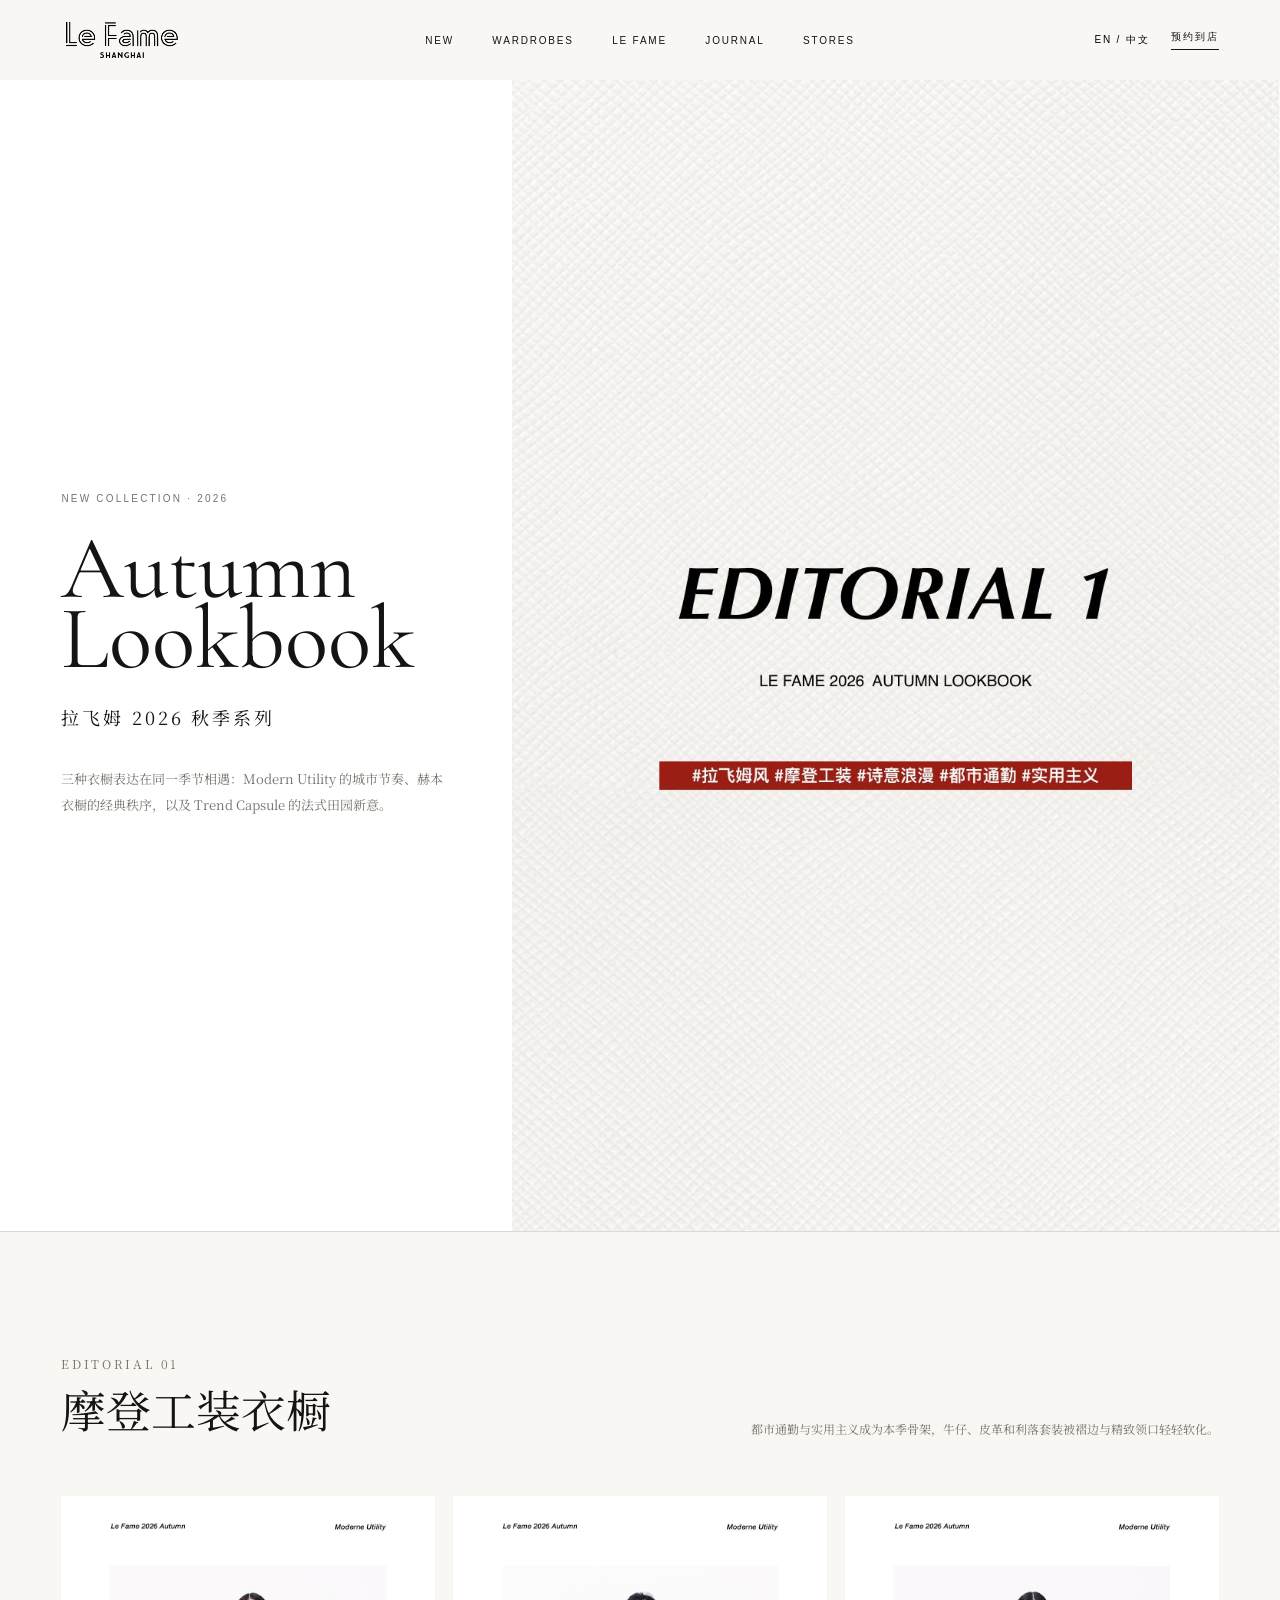
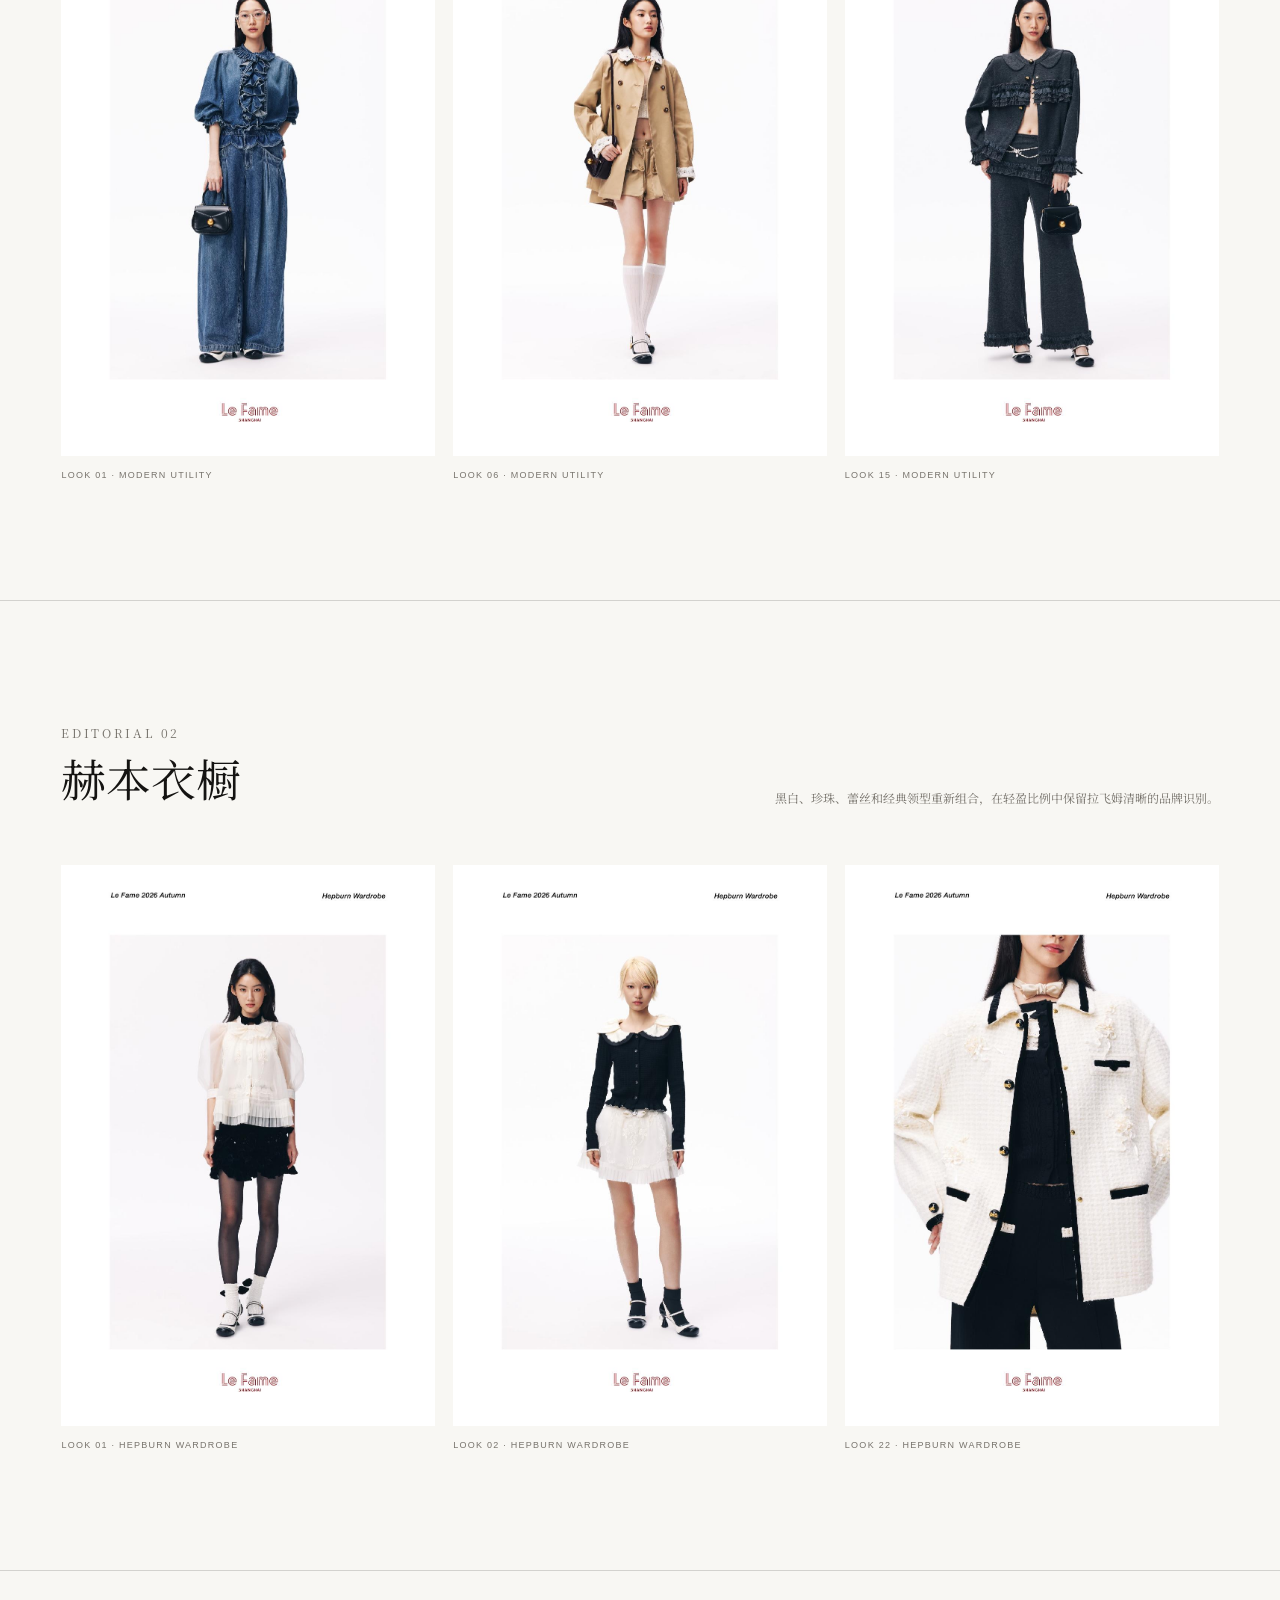
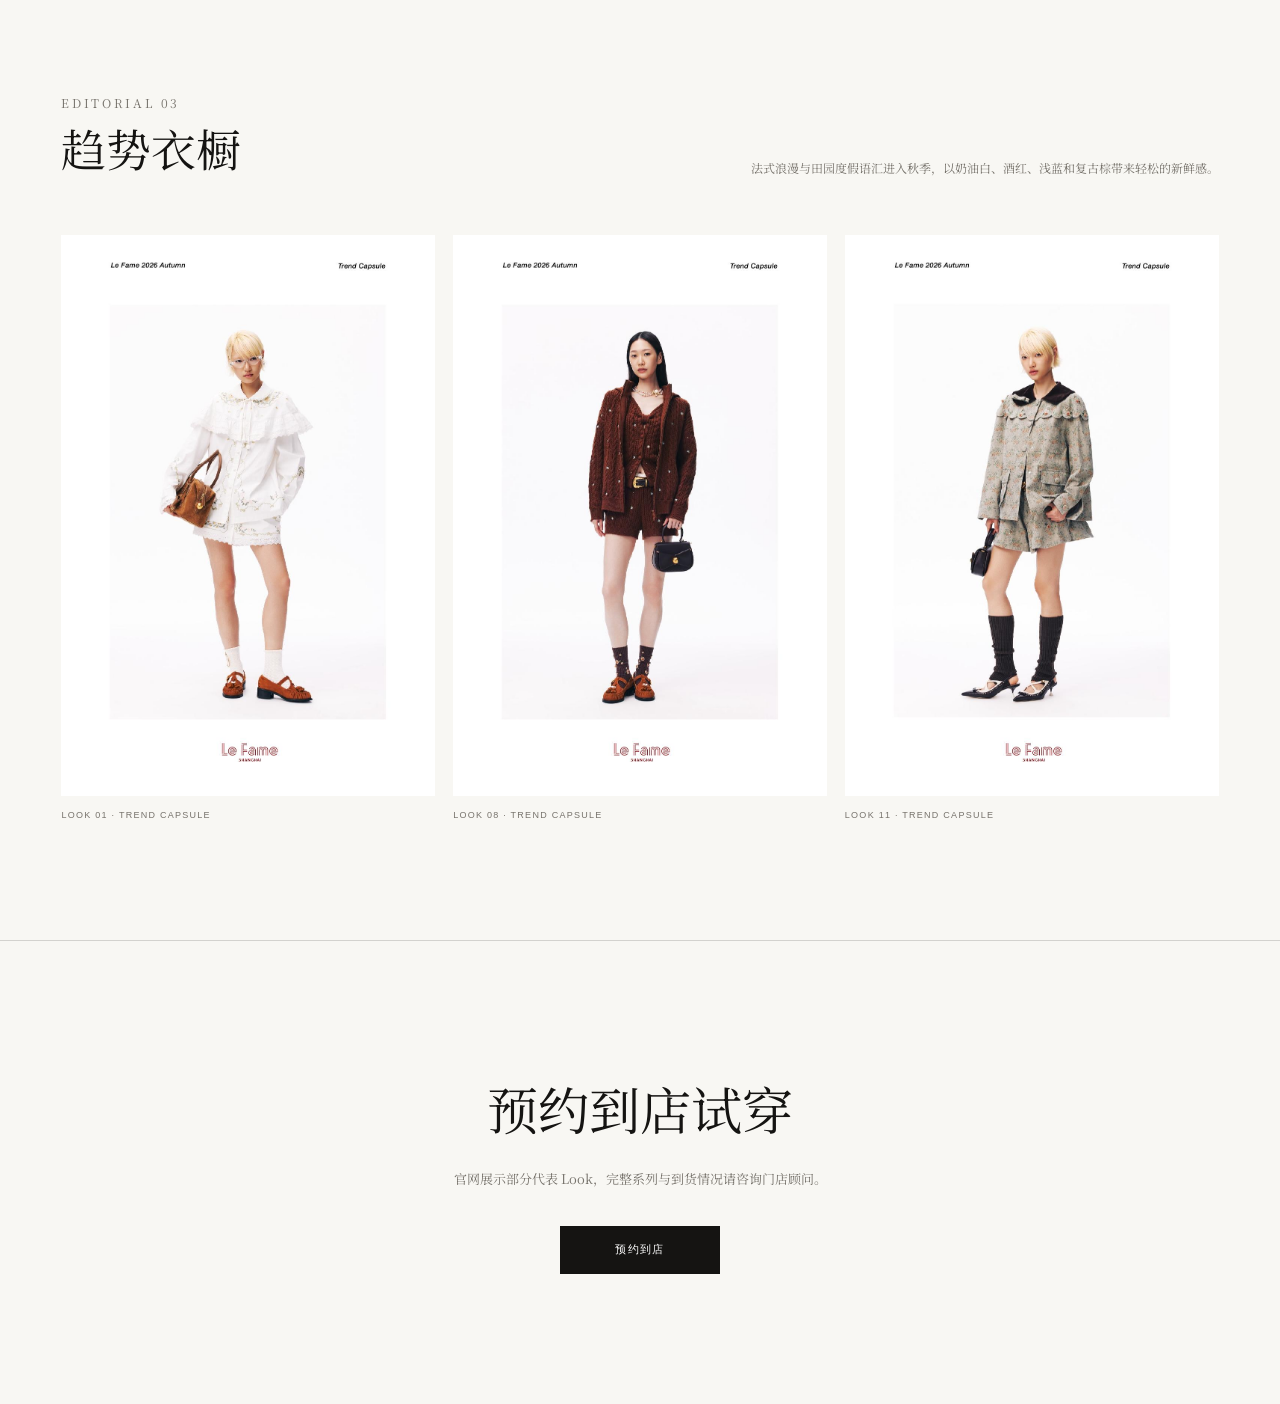
==== commit a571d471: "更新品牌页、子页面内容及素材" ====
--- a/collection-autumn-2026.html
+++ b/collection-autumn-2026.html
@@ -2,7 +2,7 @@
 <html lang="zh-CN">
   <head><meta charset="UTF-8" /><meta name="viewport" content="width=device-width, initial-scale=1.0" /><title>Le Fame 2026 秋季系列</title><link rel="stylesheet" href="./styles.css" /><link rel="stylesheet" href="./inner.css" /></head>
   <body>
-    <header class="site-header is-scrolled" data-header><a class="brand-mark" href="./index.html"><img src="../outputs/manual-20260612-lefame-brand-narrative/presentations/lefame-brand-narrative/assets/lefame_logo_black_crop.png" alt="Le Fame" /></a><nav class="desktop-nav"><a href="./collection-autumn-2026.html">NEW</a><a href="./wardrobes.html">WARDROBES</a><a href="./index.html#statement">LE FAME</a><a href="./index.html#journal">JOURNAL</a><a href="./index.html#stores">STORES</a></nav><div class="header-actions"><button class="language-switch" data-language>EN / 中文</button><a class="visit-link" href="./index.html#visit">预约到店</a><button class="menu-button" aria-label="打开菜单" aria-expanded="false" data-menu-button><span></span><span></span></button></div><nav class="mobile-nav" data-mobile-nav><a href="./index.html">首页</a><a href="./collection-autumn-2026.html">2026 秋季系列</a><a href="./wardrobes.html">拉飞姆衣橱</a><a href="./index.html#visit">预约到店</a><button class="mobile-language" data-language>EN / 中文</button></nav></header>
+    <header class="site-header is-scrolled" data-header><a class="brand-mark" href="./index.html"><img src="./assets/lefame_logo_black_crop.png" alt="Le Fame" /></a><nav class="desktop-nav"><a href="./collection-autumn-2026.html">NEW</a><a href="./wardrobes.html">WARDROBES</a><a href="./brand.html">LE FAME</a><a href="./journal.html">JOURNAL</a><a href="./stores.html">STORES</a></nav><div class="header-actions"><button class="language-switch" data-language>EN / 中文</button><a class="visit-link" href="./booking.html">预约到店</a><button class="menu-button" aria-label="打开菜单" aria-expanded="false" data-menu-button><span></span><span></span></button></div><nav class="mobile-nav" data-mobile-nav><a href="./index.html">首页</a><a href="./collection-autumn-2026.html">2026 秋季系列</a><a href="./wardrobes.html">拉飞姆衣橱</a><a href="./booking.html">预约到店</a><button class="mobile-language" data-language>EN / 中文</button></nav></header>
     <main class="inner-main">
       <section class="collection-hero"><div class="collection-hero-copy reveal"><p class="section-index">NEW COLLECTION · 2026</p><h1>Autumn<br />Lookbook</h1><h2>拉飞姆 2026 秋季系列</h2><p>三种衣橱表达在同一季节相遇：Modern Utility 的城市节奏、赫本衣橱的经典秩序，以及 Trend Capsule 的法式田园新意。</p></div><div class="collection-hero-visual"><img src="./assets/autumn-2026/page-2.jpg" alt="Le Fame 2026 Autumn Lookbook" /></div></section>
 
@@ -11,7 +11,7 @@
       <section class="editorial-section" id="hepburn"><header class="editorial-heading reveal"><div><p class="section-index">EDITORIAL 02</p><h2>赫本衣橱</h2></div><p>黑白、珍珠、蕾丝和经典领型重新组合，在轻盈比例中保留拉飞姆清晰的品牌识别。</p></header><div class="lookbook-grid"><article class="lookbook-card reveal"><img src="./assets/autumn-2026/page-22.jpg" alt="白色轻纱上衣造型" /><p>LOOK 01 · HEPBURN WARDROBE</p></article><a class="lookbook-card reveal" href="./product-iconic-knit.html"><img src="./assets/autumn-2026/page-23.jpg" alt="黑白经典领针织上衣" /><p>LOOK 02 · HEPBURN WARDROBE</p></a><article class="lookbook-card reveal"><img src="./assets/autumn-2026/page-43.jpg" alt="白色经典外套" /><p>LOOK 22 · HEPBURN WARDROBE</p></article></div></section>
 
       <section class="editorial-section" id="trend"><header class="editorial-heading reveal"><div><p class="section-index">EDITORIAL 03</p><h2>趋势衣橱</h2></div><p>法式浪漫与田园度假语汇进入秋季，以奶油白、酒红、浅蓝和复古棕带来轻松的新鲜感。</p></header><div class="lookbook-grid"><article class="lookbook-card reveal"><img src="./assets/autumn-2026/page-54.jpg" alt="白色刺绣趋势造型" /><p>LOOK 01 · TREND CAPSULE</p></article><article class="lookbook-card reveal"><img src="./assets/autumn-2026/page-61.jpg" alt="酒红趋势造型" /><p>LOOK 08 · TREND CAPSULE</p></article><article class="lookbook-card reveal"><img src="./assets/autumn-2026/page-64.jpg" alt="灰色趋势造型" /><p>LOOK 11 · TREND CAPSULE</p></article></div></section>
-      <section class="inner-cta"><h2>预约到店试穿</h2><p>官网展示部分代表 Look，完整系列与到货情况请咨询门店顾问。</p><a class="button button-dark" href="./index.html#visit">预约到店</a></section>
+      <section class="inner-cta"><h2>预约到店试穿</h2><p>官网展示部分代表 Look，完整系列与到货情况请咨询门店顾问。</p><a class="button button-dark" href="./booking.html">预约到店</a></section>
     </main>
     <script src="./script.js"></script>
   </body>
--- a/inner.css
+++ b/inner.css
@@ -494,6 +494,474 @@
   font-weight: 400;
 }
 
+.story-lead {
+  padding: 130px var(--page-x);
+  display: grid;
+  grid-template-columns: 1fr 1fr;
+  gap: 10vw;
+  border-bottom: 1px solid var(--line);
+}
+
+.story-lead h2 {
+  margin: 0;
+  font-family: var(--cn-serif);
+  font-size: clamp(38px, 4.5vw, 70px);
+  font-weight: 400;
+  line-height: 1.35;
+}
+
+.story-lead-copy {
+  max-width: 610px;
+  color: var(--muted);
+  font-family: var(--cn-serif);
+  font-size: 14px;
+  line-height: 2.15;
+}
+
+.story-lead-copy p {
+  margin: 0 0 24px;
+}
+
+.brand-pillars {
+  display: grid;
+  grid-template-columns: repeat(3, 1fr);
+  border-bottom: 1px solid var(--line);
+}
+
+.brand-pillar {
+  min-height: 360px;
+  padding: 70px var(--page-x);
+  border-right: 1px solid var(--line);
+}
+
+.brand-pillar:last-child {
+  border-right: 0;
+}
+
+.brand-pillar span {
+  color: var(--gold);
+  font-size: 9px;
+  letter-spacing: 0.18em;
+}
+
+.brand-pillar h3 {
+  margin: 54px 0 24px;
+  font-family: var(--cn-serif);
+  font-size: 30px;
+  font-weight: 400;
+}
+
+.brand-pillar p {
+  margin: 0;
+  color: var(--muted);
+  font-family: var(--cn-serif);
+  font-size: 13px;
+  line-height: 2;
+}
+
+.brand-page {
+  background: #f9f8f4;
+}
+
+.brand-hero {
+  min-height: calc(100svh - 80px);
+  display: grid;
+  grid-template-columns: 38% 62%;
+  border-bottom: 1px solid var(--line);
+}
+
+.brand-hero-copy {
+  min-height: calc(100svh - 80px);
+  padding: 110px var(--page-x) 58px;
+  display: flex;
+  flex-direction: column;
+  justify-content: center;
+}
+
+.brand-hero-copy h1 {
+  margin: 0;
+  font-family: var(--cn-serif);
+  font-size: clamp(52px, 4.8vw, 76px);
+  font-weight: 400;
+  line-height: 1.28;
+  letter-spacing: 0.02em;
+}
+
+.brand-hero-en {
+  margin: 24px 0 0;
+  color: var(--gold);
+  font-family: var(--serif);
+  font-size: clamp(23px, 2.1vw, 34px);
+  font-style: italic;
+}
+
+.brand-hero-bottom {
+  margin-top: auto;
+  padding-top: 70px;
+}
+
+.brand-hero-bottom p {
+  max-width: 390px;
+  margin: 0 0 40px;
+  color: var(--muted);
+  font-family: var(--cn-serif);
+  font-size: 12px;
+  line-height: 2;
+}
+
+.brand-hero-bottom span,
+.brand-hero-image figcaption,
+.brand-image-pair figcaption {
+  color: var(--muted);
+  font-size: 8px;
+  letter-spacing: 0.2em;
+}
+
+.brand-hero-image {
+  position: relative;
+  min-height: calc(100svh - 80px);
+  margin: 0;
+  overflow: hidden;
+  background: #e7e1d7;
+}
+
+.brand-hero-image img {
+  height: 100%;
+  object-fit: cover;
+  object-position: center;
+}
+
+.brand-hero-image figcaption {
+  position: absolute;
+  right: 25px;
+  bottom: 22px;
+  color: rgba(255, 255, 255, 0.78);
+}
+
+.brand-manifesto {
+  padding: 150px max(var(--page-x), 10vw);
+  text-align: center;
+  border-bottom: 1px solid var(--line);
+}
+
+.brand-manifesto .section-index {
+  margin-bottom: 48px;
+}
+
+.brand-manifesto h2 {
+  margin: 0 auto;
+  font-family: var(--cn-serif);
+  font-size: clamp(42px, 5vw, 76px);
+  font-weight: 400;
+  line-height: 1.45;
+  letter-spacing: 0.04em;
+}
+
+.brand-manifesto-copy {
+  max-width: 760px;
+  margin: 70px auto 0;
+  display: grid;
+  grid-template-columns: 1fr 1fr;
+  gap: 60px;
+  text-align: left;
+}
+
+.brand-manifesto-copy p {
+  margin: 0;
+  color: var(--muted);
+  font-family: var(--cn-serif);
+  font-size: 12px;
+  line-height: 2.15;
+}
+
+.brand-image-pair {
+  padding: 120px var(--page-x) 145px;
+  display: grid;
+  grid-template-columns: 1.35fr 0.65fr;
+  gap: clamp(24px, 6vw, 95px);
+  align-items: end;
+}
+
+.brand-image-pair figure {
+  margin: 0;
+}
+
+.brand-image-pair img {
+  object-fit: cover;
+}
+
+.brand-image-large img {
+  aspect-ratio: 1.22;
+}
+
+.brand-image-small {
+  padding-bottom: 7vw;
+}
+
+.brand-image-small img {
+  aspect-ratio: 0.76;
+}
+
+.brand-image-pair figcaption {
+  margin-top: 15px;
+}
+
+.brand-origin {
+  min-height: 660px;
+  padding: 110px var(--page-x);
+  display: grid;
+  grid-template-columns: 1.2fr 0.8fr;
+  align-items: center;
+  gap: 12vw;
+  background: var(--ink);
+  color: var(--white);
+}
+
+.brand-origin-copy h2 {
+  margin: 0;
+  font-family: var(--cn-serif);
+  font-size: clamp(42px, 4.6vw, 70px);
+  font-weight: 400;
+  line-height: 1.4;
+}
+
+.brand-origin-copy > p:last-child {
+  max-width: 520px;
+  margin: 42px 0 0;
+  color: #aaa8a2;
+  font-family: var(--cn-serif);
+  font-size: 13px;
+  line-height: 2.1;
+}
+
+.brand-origin-note {
+  padding: 55px 0 55px 60px;
+  border-left: 1px solid rgba(255, 255, 255, 0.26);
+}
+
+.brand-origin-note span {
+  color: #aaa8a2;
+  font-size: 9px;
+  letter-spacing: 0.2em;
+}
+
+.brand-origin-note p {
+  margin: 35px 0 0;
+  font-family: var(--cn-serif);
+  font-size: 18px;
+  line-height: 2;
+}
+
+.brand-page .brand-pillars {
+  background: #f2efe8;
+}
+
+.brand-page .brand-pillar {
+  min-height: 430px;
+  display: flex;
+  flex-direction: column;
+  justify-content: space-between;
+}
+
+.brand-page .brand-pillar h3 {
+  margin: auto 0 22px;
+  font-size: clamp(27px, 2.5vw, 38px);
+}
+
+.brand-cta {
+  padding: 150px var(--page-x);
+  text-align: center;
+  background: var(--white);
+}
+
+.brand-cta h2 {
+  margin: 0;
+  font-family: var(--cn-serif);
+  font-size: clamp(42px, 5vw, 72px);
+  font-weight: 400;
+}
+
+.brand-cta > p:not(.section-index) {
+  margin: 30px 0 42px;
+  color: var(--muted);
+  font-family: var(--cn-serif);
+  font-size: 13px;
+}
+
+.journal-list {
+  padding: 80px var(--page-x) 130px;
+}
+
+.journal-feature {
+  display: grid;
+  grid-template-columns: 1.25fr 0.75fr;
+  min-height: 680px;
+  margin-bottom: 70px;
+  background: var(--white);
+  border: 1px solid var(--line);
+}
+
+.journal-feature:nth-child(even) {
+  grid-template-columns: 0.75fr 1.25fr;
+}
+
+.journal-feature:nth-child(even) .journal-feature-image {
+  order: 2;
+}
+
+.journal-feature-image {
+  min-height: 680px;
+  overflow: hidden;
+}
+
+.journal-feature-image img,
+.journal-feature-image .journal-collage {
+  width: 100%;
+  height: 100%;
+  object-fit: cover;
+}
+
+.journal-feature-copy {
+  display: flex;
+  flex-direction: column;
+  justify-content: center;
+  padding: 70px 6vw;
+}
+
+.journal-feature-copy h2 {
+  margin: 18px 0 26px;
+  font-family: var(--cn-serif);
+  font-size: clamp(32px, 3.4vw, 52px);
+  font-weight: 400;
+  line-height: 1.4;
+}
+
+.journal-feature-copy > p:last-of-type {
+  color: var(--muted);
+  font-family: var(--cn-serif);
+  font-size: 13px;
+  line-height: 2;
+}
+
+.store-directory {
+  padding: 110px var(--page-x) 130px;
+}
+
+.store-grid {
+  display: grid;
+  grid-template-columns: repeat(2, 1fr);
+  gap: 1px;
+  margin-top: 60px;
+  background: var(--line);
+  border: 1px solid var(--line);
+}
+
+.store-card {
+  min-height: 310px;
+  padding: 55px;
+  background: var(--paper);
+}
+
+.store-card h2 {
+  margin: 32px 0 18px;
+  font-family: var(--cn-serif);
+  font-size: 28px;
+  font-weight: 400;
+}
+
+.store-card p {
+  margin: 0 0 28px;
+  color: var(--muted);
+  font-family: var(--cn-serif);
+  font-size: 12px;
+  line-height: 1.9;
+}
+
+.booking-shell {
+  display: grid;
+  grid-template-columns: 0.8fr 1.2fr;
+  min-height: calc(100svh - 80px);
+}
+
+.booking-intro {
+  padding: 100px var(--page-x);
+  display: flex;
+  flex-direction: column;
+  justify-content: center;
+  background: var(--ink);
+  color: var(--white);
+}
+
+.booking-intro h1 {
+  margin: 22px 0 32px;
+  font-family: var(--cn-serif);
+  font-size: clamp(44px, 5vw, 74px);
+  font-weight: 400;
+  line-height: 1.3;
+}
+
+.booking-intro > p:last-of-type {
+  max-width: 430px;
+  color: #aaa8a2;
+  font-family: var(--cn-serif);
+  font-size: 13px;
+  line-height: 2;
+}
+
+.booking-form {
+  padding: 90px 8vw;
+  display: grid;
+  grid-template-columns: 1fr 1fr;
+  gap: 28px 22px;
+  align-content: center;
+}
+
+.booking-form label {
+  display: grid;
+  gap: 10px;
+  color: var(--muted);
+  font-size: 10px;
+  letter-spacing: 0.08em;
+}
+
+.booking-form input,
+.booking-form select,
+.booking-form textarea {
+  width: 100%;
+  padding: 15px 0;
+  border: 0;
+  border-bottom: 1px solid var(--line);
+  border-radius: 0;
+  background: transparent;
+  color: var(--ink);
+  font: inherit;
+}
+
+.booking-form textarea {
+  min-height: 90px;
+  resize: vertical;
+}
+
+.booking-form .form-wide,
+.booking-form .privacy-row,
+.booking-form .button,
+.booking-form .form-note {
+  grid-column: 1 / -1;
+}
+
+.privacy-row {
+  display: flex !important;
+  grid-template-columns: none !important;
+  align-items: flex-start;
+  gap: 10px !important;
+  line-height: 1.7;
+}
+
+.privacy-row input {
+  width: auto;
+  margin-top: 3px;
+}
+
 @media (max-width: 960px) {
   .inner-main {
     padding-top: 64px;
@@ -504,8 +972,53 @@
   .content-heading,
   .wide-story,
   .collection-hero,
-  .product-layout {
+  .product-layout,
+  .story-lead,
+  .journal-feature,
+  .journal-feature:nth-child(even),
+  .booking-shell {
     grid-template-columns: 1fr;
+  }
+
+  .brand-hero,
+  .brand-manifesto-copy,
+  .brand-origin {
+    grid-template-columns: 1fr;
+  }
+
+  .brand-hero-copy {
+    min-height: 620px;
+  }
+
+  .brand-hero-image {
+    min-height: 72svh;
+  }
+
+  .brand-origin {
+    gap: 70px;
+  }
+
+  .brand-origin-note {
+    padding: 45px 0 0;
+    border-left: 0;
+    border-top: 1px solid rgba(255, 255, 255, 0.26);
+  }
+
+  .brand-pillars {
+    grid-template-columns: 1fr;
+  }
+
+  .brand-pillar {
+    border-right: 0;
+    border-bottom: 1px solid var(--line);
+  }
+
+  .journal-feature:nth-child(even) .journal-feature-image {
+    order: initial;
+  }
+
+  .booking-intro {
+    min-height: 520px;
   }
 
   .inner-hero-copy {
@@ -579,8 +1092,92 @@
   .wardrobe-overview,
   .content-section,
   .editorial-section,
-  .inner-cta {
+  .inner-cta,
+  .story-lead,
+  .journal-list,
+  .store-directory {
     padding: 95px var(--page-x);
+  }
+
+  .store-grid,
+  .booking-form {
+    grid-template-columns: 1fr;
+  }
+
+  .booking-form {
+    padding: 75px var(--page-x);
+  }
+
+  .booking-form label,
+  .booking-form .form-wide,
+  .booking-form .privacy-row,
+  .booking-form .button,
+  .booking-form .form-note {
+    grid-column: 1;
+  }
+
+  .journal-feature,
+  .journal-feature-image {
+    min-height: 520px;
+  }
+
+  .brand-hero-copy {
+    min-height: 580px;
+    padding-top: 95px;
+  }
+
+  .brand-hero-copy h1 {
+    font-size: 48px;
+  }
+
+  .brand-hero-bottom {
+    padding-top: 55px;
+  }
+
+  .brand-hero-image {
+    min-height: 60svh;
+  }
+
+  .brand-manifesto {
+    padding: 105px var(--page-x);
+  }
+
+  .brand-manifesto h2 {
+    font-size: 38px;
+    line-height: 1.55;
+  }
+
+  .brand-manifesto-copy {
+    margin-top: 48px;
+    gap: 24px;
+  }
+
+  .brand-image-pair {
+    padding: 80px var(--page-x) 100px;
+    grid-template-columns: 1fr;
+  }
+
+  .brand-image-small {
+    width: 72%;
+    margin-left: auto !important;
+    padding: 25px 0 0;
+  }
+
+  .brand-origin {
+    min-height: auto;
+    padding: 100px var(--page-x);
+  }
+
+  .brand-origin-note p {
+    font-size: 16px;
+  }
+
+  .brand-page .brand-pillar {
+    min-height: 300px;
+  }
+
+  .brand-cta {
+    padding: 110px var(--page-x);
   }
 
   .collection-hero-copy h1 {
